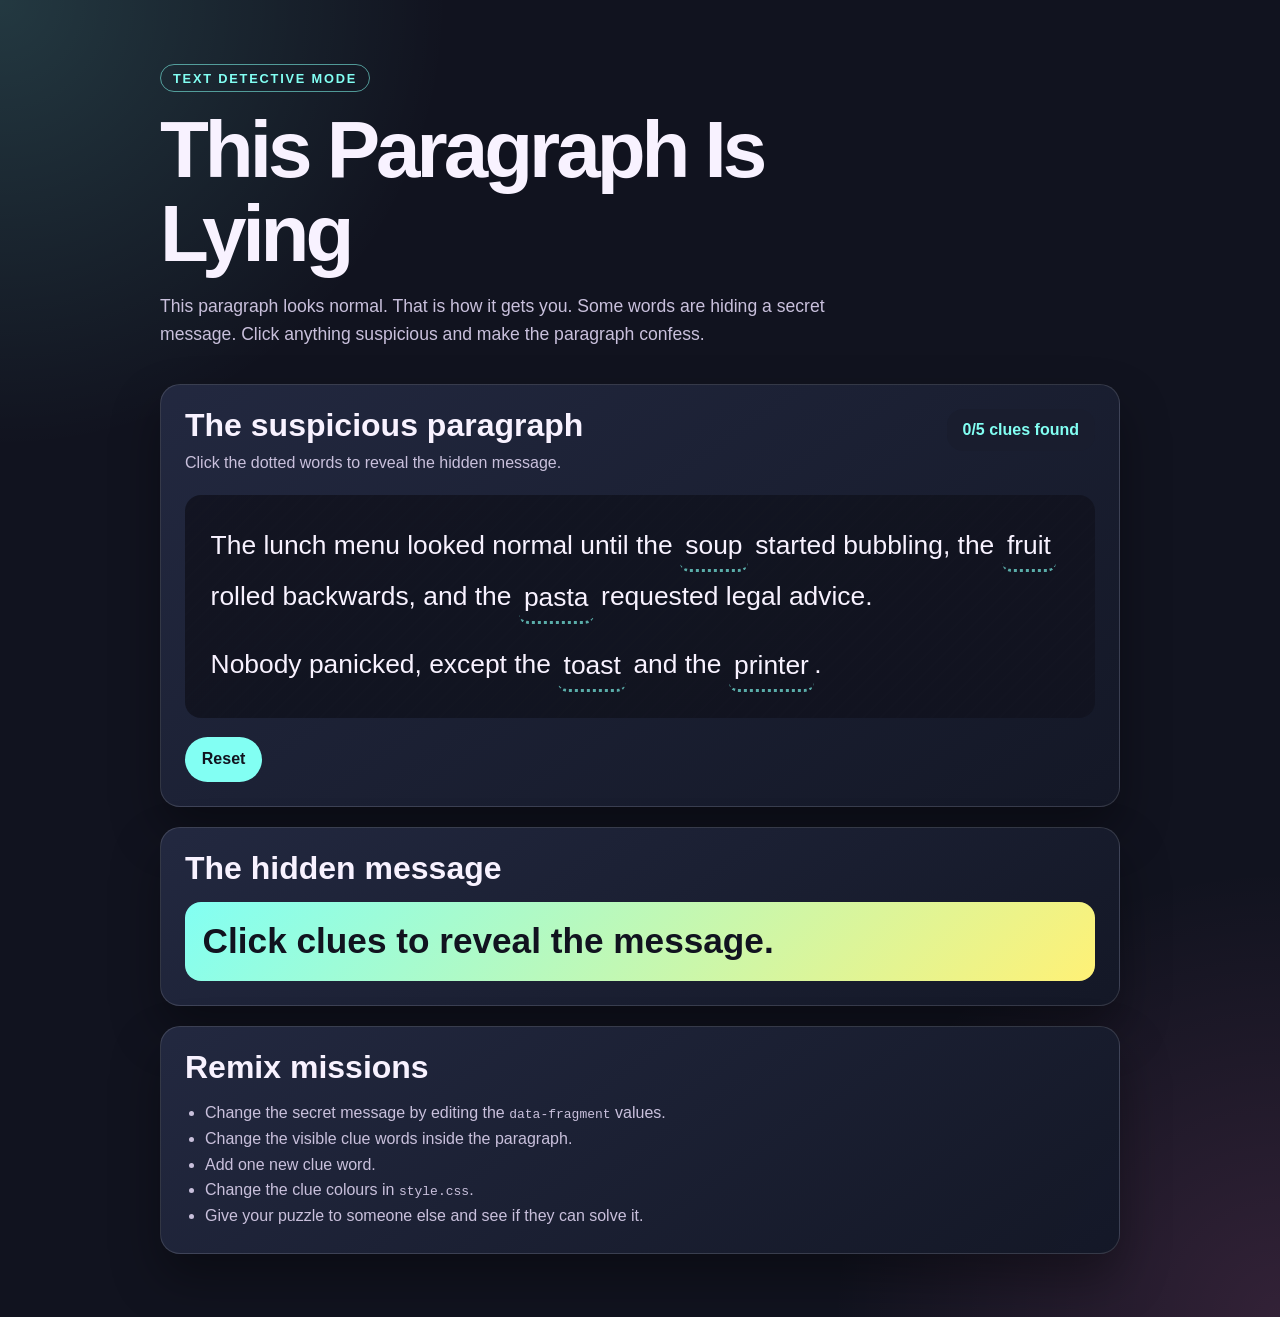
==== en/code/this-paragraph-is-lying-starter/index.html @ da9e0484 "first pass" ====
<!doctype html>
<html lang="en-GB">
  <head>
    <meta charset="utf-8">
    <meta name="viewport" content="width=device-width, initial-scale=1">
    <title>This Paragraph Is Lying</title>
    <link rel="stylesheet" href="style.css">
  </head>
  <body>
    <main class="app">
      <section class="hero">
        <p class="eyebrow">TEXT DETECTIVE MODE</p>
        <h1>This Paragraph Is Lying</h1>
        <p class="intro">
          This paragraph looks normal. That is how it gets you. Some words are
          hiding a secret message. Click anything suspicious and make the
          paragraph confess.
        </p>
      </section>

      <section class="panel" aria-labelledby="paragraph-heading">
        <header class="panel-header">
          <div>
            <h2 id="paragraph-heading">The suspicious paragraph</h2>
            <p class="hint-text">
              Click the dotted words to reveal the hidden message.
            </p>
          </div>

          <p class="counter">
            <span id="found-count">0</span>/<span id="total-count">0</span>
            clues found
          </p>
        </header>

        <!-- Each clue button shows one word and stores one hidden fragment. -->
        <article class="paragraph-box" aria-label="A strange paragraph hiding a secret message">
          <p>
            The lunch menu looked normal until the
            <button class="clue-word" data-fragment="your" aria-pressed="false" type="button">soup</button>
            started bubbling, the
            <button class="clue-word" data-fragment="homework" aria-pressed="false" type="button">fruit</button>
            rolled backwards, and the
            <button class="clue-word" data-fragment="escaped" aria-pressed="false" type="button">pasta</button>
            requested legal advice.
          </p>

          <p>
            Nobody panicked, except the
            <button class="clue-word" data-fragment="into" aria-pressed="false" type="button">toast</button>
            and the
            <button class="clue-word" data-fragment="space" aria-pressed="false" type="button">printer</button>.
          </p>
        </article>

        <div class="controls">
          <button id="reset-button" type="button">Reset</button>
        </div>
      </section>

      <section class="panel message-card" aria-labelledby="message-heading">
        <h2 id="message-heading">The hidden message</h2>
        <p id="hidden-message" class="hidden-message" aria-live="polite">
          Click clues to reveal the message.
        </p>
      </section>

      <section class="panel" aria-labelledby="remix-heading">
        <h2 id="remix-heading">Remix missions</h2>
        <ul class="missions">
          <li>Change the secret message by editing the <code>data-fragment</code> values.</li>
          <li>Change the visible clue words inside the paragraph.</li>
          <li>Add one new clue word.</li>
          <li>Change the clue colours in <code>style.css</code>.</li>
          <li>Give your puzzle to someone else and see if they can solve it.</li>
        </ul>
      </section>
    </main>

    <script src="script.js"></script>
  </body>
</html>
---- en/code/this-paragraph-is-lying-starter/style.css ----
/* The layout is finished so learners can focus on the clue mechanic. */
* {
  box-sizing: border-box;
}

:root {
  --background: #11131f;
  --panel: #232941;
  --text: #f8f2ff;
  --muted: #c9c0dc;
  --clue: #82fff3;
  --warning: #fff176;
  --dark-text: #11131f;
  --shadow: rgba(0, 0, 0, 0.35);
}

body {
  margin: 0;
  min-height: 100vh;
  color: var(--text);
  font-family: Arial, sans-serif;
  background:
    radial-gradient(circle at top left, rgba(130, 255, 243, 0.16), transparent 28rem),
    radial-gradient(circle at bottom right, rgba(255, 122, 200, 0.14), transparent 28rem),
    var(--background);
}

button {
  font: inherit;
}

.app {
  width: min(960px, calc(100% - 2rem));
  margin: 0 auto;
  padding: 2rem 0 4rem;
}

.hero {
  padding: 2rem 0 1rem;
}

.eyebrow {
  display: inline-block;
  margin: 0 0 1rem;
  padding: 0.35rem 0.75rem;
  border: 1px solid rgba(130, 255, 243, 0.55);
  border-radius: 999px;
  color: var(--clue);
  font-size: 0.8rem;
  font-weight: 900;
  letter-spacing: 0.14em;
}

h1,
h2 {
  margin: 0;
  line-height: 1.05;
}

h1 {
  max-width: 800px;
  font-size: clamp(2.4rem, 8vw, 5rem);
  letter-spacing: -0.05em;
}

h2 {
  font-size: clamp(1.35rem, 3vw, 2rem);
}

.intro,
.hint-text,
.missions {
  color: var(--muted);
  line-height: 1.6;
}

.intro {
  max-width: 700px;
  margin: 1rem 0 0;
  font-size: 1.1rem;
}

.panel {
  margin-top: 1.25rem;
  padding: clamp(1rem, 3vw, 1.5rem);
  border: 1px solid rgba(255, 255, 255, 0.13);
  border-radius: 1.25rem;
  background: linear-gradient(145deg, rgba(35, 41, 65, 0.98), rgba(20, 24, 39, 0.98));
  box-shadow: 0 1.5rem 3rem var(--shadow);
}

.panel-header {
  display: flex;
  justify-content: space-between;
  gap: 1rem;
  align-items: flex-start;
}

.hint-text {
  margin: 0.45rem 0 0;
}

.counter {
  flex: 0 0 auto;
  margin: 0;
  padding: 0.75rem 1rem;
  border-radius: 1rem;
  background: #191d2e;
  color: var(--clue);
  font-weight: 900;
  text-align: center;
}

.paragraph-box {
  margin-top: 1.2rem;
  padding: clamp(1rem, 4vw, 1.6rem);
  border-radius: 1rem;
  background:
    linear-gradient(rgba(17, 19, 31, 0.9), rgba(17, 19, 31, 0.9)),
    repeating-linear-gradient(
      135deg,
      rgba(255, 255, 255, 0.04),
      rgba(255, 255, 255, 0.04) 2px,
      transparent 2px,
      transparent 12px
    );
  font-size: clamp(1.2rem, 3vw, 1.65rem);
  line-height: 1.75;
}

.paragraph-box p {
  margin: 0 0 1rem;
}

.paragraph-box p:last-child {
  margin-bottom: 0;
}

.clue-word {
  display: inline;
  margin: 0;
  padding: 0.05em 0.2em;
  border: 0;
  border-bottom: 0.12em dotted rgba(130, 255, 243, 0.65);
  border-radius: 0.35em;
  color: inherit;
  background: transparent;
  cursor: pointer;
  text-align: left;
}

.clue-word:hover,
.clue-word:focus-visible {
  color: var(--dark-text);
  background: var(--warning);
  outline: none;
}

.clue-word:focus-visible {
  outline: 0.16em solid var(--clue);
  outline-offset: 0.08em;
}

.clue-word.is-found {
  color: var(--dark-text);
  background: var(--clue);
  border-bottom-style: solid;
  font-weight: 900;
}

.clue-word.is-found::after {
  content: " ✦";
  font-size: 0.75em;
}

.controls {
  display: flex;
  flex-wrap: wrap;
  gap: 0.8rem;
  margin-top: 1.2rem;
}

.controls button {
  border: 0;
  border-radius: 999px;
  padding: 0.85rem 1.05rem;
  color: var(--dark-text);
  background: var(--clue);
  font-weight: 900;
  cursor: pointer;
}

.controls button:hover,
.controls button:focus-visible {
  outline: 0.16rem solid var(--warning);
  outline-offset: 0.16rem;
}

.hidden-message {
  min-height: 4rem;
  margin: 1rem 0 0;
  padding: 1.1rem;
  border-radius: 1rem;
  color: var(--dark-text);
  background: linear-gradient(135deg, var(--clue), var(--warning));
  font-size: clamp(1.3rem, 4vw, 2.2rem);
  font-weight: 900;
  line-height: 1.25;
}

.missions {
  margin: 1rem 0 0;
  padding-left: 1.25rem;
}

@media (max-width: 680px) {
  .panel-header {
    flex-direction: column;
  }

  .counter,
  .controls button {
    width: 100%;
  }
}
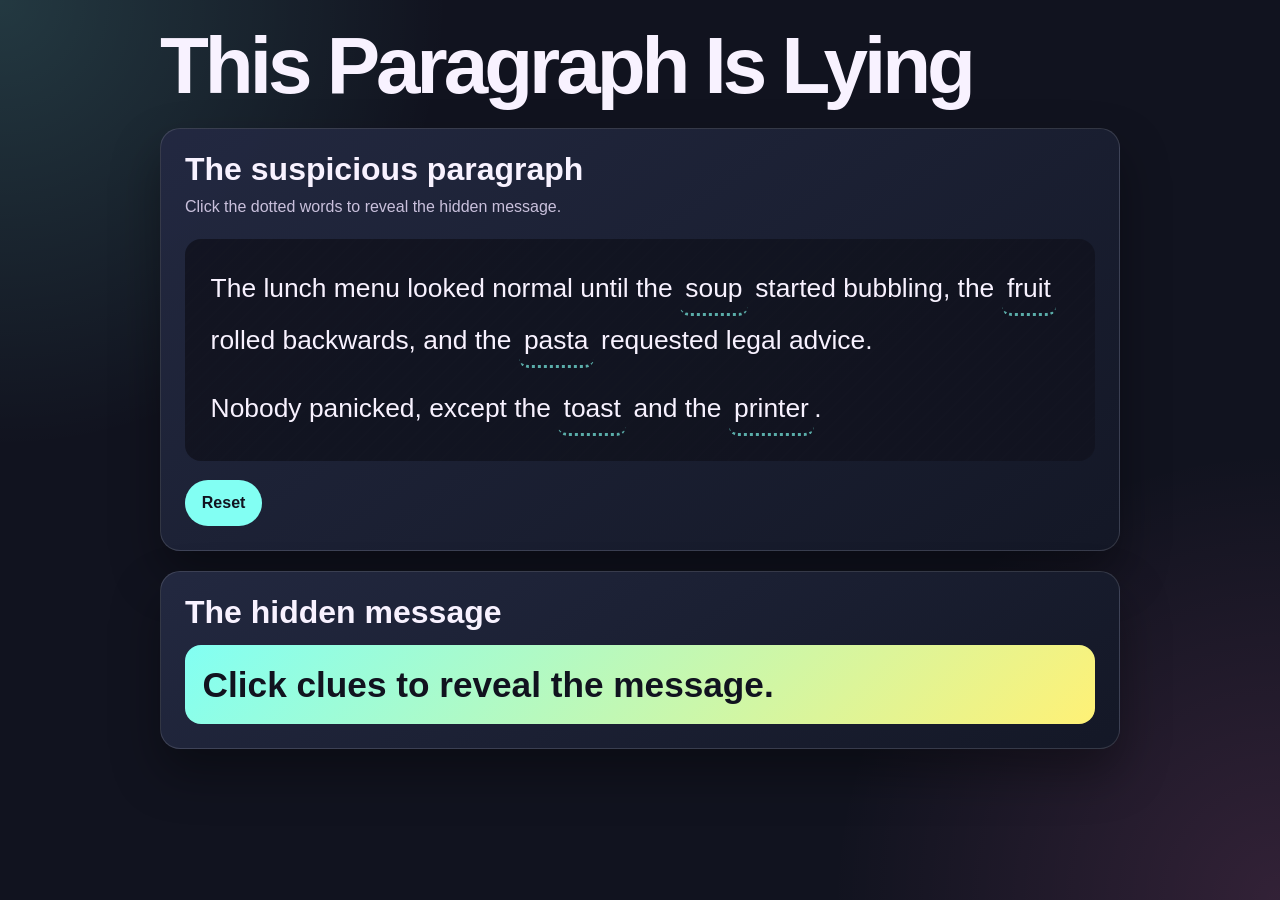
==== commit e2a65c89: "Refactor HTML structure, update JavaScript logic, and enhance CSS styles for improved clarity and fu" ====
--- a/en/code/this-paragraph-is-lying-starter/index.html
+++ b/en/code/this-paragraph-is-lying-starter/index.html
@@ -8,30 +8,13 @@
   </head>
   <body>
     <main class="app">
-      <section class="hero">
-        <p class="eyebrow">TEXT DETECTIVE MODE</p>
-        <h1>This Paragraph Is Lying</h1>
-        <p class="intro">
-          This paragraph looks normal. That is how it gets you. Some words are
-          hiding a secret message. Click anything suspicious and make the
-          paragraph confess.
-        </p>
-      </section>
+      <h1>This Paragraph Is Lying</h1>
 
       <section class="panel" aria-labelledby="paragraph-heading">
-        <header class="panel-header">
-          <div>
-            <h2 id="paragraph-heading">The suspicious paragraph</h2>
-            <p class="hint-text">
-              Click the dotted words to reveal the hidden message.
-            </p>
-          </div>
-
-          <p class="counter">
-            <span id="found-count">0</span>/<span id="total-count">0</span>
-            clues found
-          </p>
-        </header>
+        <h2 id="paragraph-heading">The suspicious paragraph</h2>
+        <p class="hint-text">
+          Click the dotted words to reveal the hidden message.
+        </p>
 
         <!-- Each clue button shows one word and stores one hidden fragment. -->
         <article class="paragraph-box" aria-label="A strange paragraph hiding a secret message">
@@ -58,22 +41,11 @@
         </div>
       </section>
 
-      <section class="panel message-card" aria-labelledby="message-heading">
+      <section class="panel" aria-labelledby="message-heading">
         <h2 id="message-heading">The hidden message</h2>
         <p id="hidden-message" class="hidden-message" aria-live="polite">
           Click clues to reveal the message.
         </p>
-      </section>
-
-      <section class="panel" aria-labelledby="remix-heading">
-        <h2 id="remix-heading">Remix missions</h2>
-        <ul class="missions">
-          <li>Change the secret message by editing the <code>data-fragment</code> values.</li>
-          <li>Change the visible clue words inside the paragraph.</li>
-          <li>Add one new clue word.</li>
-          <li>Change the clue colours in <code>style.css</code>.</li>
-          <li>Give your puzzle to someone else and see if they can solve it.</li>
-        </ul>
       </section>
     </main>
 
--- a/en/code/this-paragraph-is-lying-starter/style.css
+++ b/en/code/this-paragraph-is-lying-starter/style.css
@@ -32,23 +32,7 @@
 .app {
   width: min(960px, calc(100% - 2rem));
   margin: 0 auto;
-  padding: 2rem 0 4rem;
-}
-
-.hero {
-  padding: 2rem 0 1rem;
-}
-
-.eyebrow {
-  display: inline-block;
-  margin: 0 0 1rem;
-  padding: 0.35rem 0.75rem;
-  border: 1px solid rgba(130, 255, 243, 0.55);
-  border-radius: 999px;
-  color: var(--clue);
-  font-size: 0.8rem;
-  font-weight: 900;
-  letter-spacing: 0.14em;
+  padding: 1.5rem 0 3rem;
 }
 
 h1,
@@ -58,7 +42,7 @@
 }
 
 h1 {
-  max-width: 800px;
+  margin-bottom: 1.25rem;
   font-size: clamp(2.4rem, 8vw, 5rem);
   letter-spacing: -0.05em;
 }
@@ -67,17 +51,9 @@
   font-size: clamp(1.35rem, 3vw, 2rem);
 }
 
-.intro,
-.hint-text,
-.missions {
+.hint-text {
   color: var(--muted);
   line-height: 1.6;
-}
-
-.intro {
-  max-width: 700px;
-  margin: 1rem 0 0;
-  font-size: 1.1rem;
 }
 
 .panel {
@@ -89,26 +65,8 @@
   box-shadow: 0 1.5rem 3rem var(--shadow);
 }
 
-.panel-header {
-  display: flex;
-  justify-content: space-between;
-  gap: 1rem;
-  align-items: flex-start;
-}
-
 .hint-text {
   margin: 0.45rem 0 0;
-}
-
-.counter {
-  flex: 0 0 auto;
-  margin: 0;
-  padding: 0.75rem 1rem;
-  border-radius: 1rem;
-  background: #191d2e;
-  color: var(--clue);
-  font-weight: 900;
-  text-align: center;
 }
 
 .paragraph-box {
@@ -208,17 +166,7 @@
   line-height: 1.25;
 }
 
-.missions {
-  margin: 1rem 0 0;
-  padding-left: 1.25rem;
-}
-
 @media (max-width: 680px) {
-  .panel-header {
-    flex-direction: column;
-  }
-
-  .counter,
   .controls button {
     width: 100%;
   }
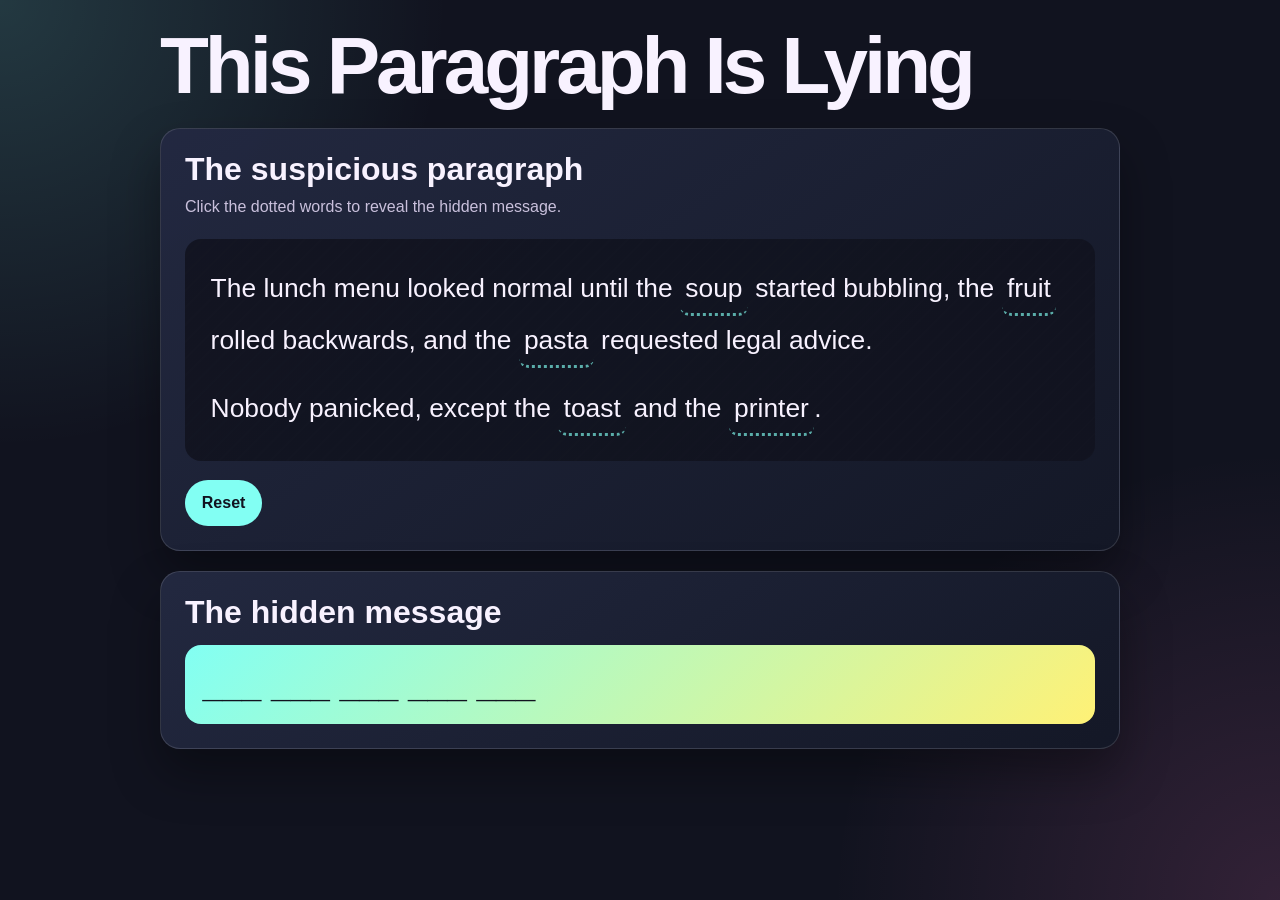
==== commit 7e233069: "edits - kept OG files" ====
--- a/en/code/this-paragraph-is-lying-starter/index.html
+++ b/en/code/this-paragraph-is-lying-starter/index.html
@@ -20,19 +20,19 @@
         <article class="paragraph-box" aria-label="A strange paragraph hiding a secret message">
           <p>
             The lunch menu looked normal until the
-            <button class="clue-word" data-fragment="your" aria-pressed="false" type="button">soup</button>
+            <button class="clue-word" hidden-word="your" aria-pressed="false" type="button">soup</button>
             started bubbling, the
-            <button class="clue-word" data-fragment="homework" aria-pressed="false" type="button">fruit</button>
+            <button class="clue-word" hidden-word="homework" aria-pressed="false" type="button">fruit</button>
             rolled backwards, and the
-            <button class="clue-word" data-fragment="escaped" aria-pressed="false" type="button">pasta</button>
+            <button class="clue-word" hidden-word="escaped" aria-pressed="false" type="button">pasta</button>
             requested legal advice.
           </p>
 
           <p>
             Nobody panicked, except the
-            <button class="clue-word" data-fragment="into" aria-pressed="false" type="button">toast</button>
+            <button class="clue-word" hidden-word="into" aria-pressed="false" type="button">toast</button>
             and the
-            <button class="clue-word" data-fragment="space" aria-pressed="false" type="button">printer</button>.
+            <button class="clue-word" hidden-word="space" aria-pressed="false" type="button">printer</button>.
           </p>
         </article>
 
